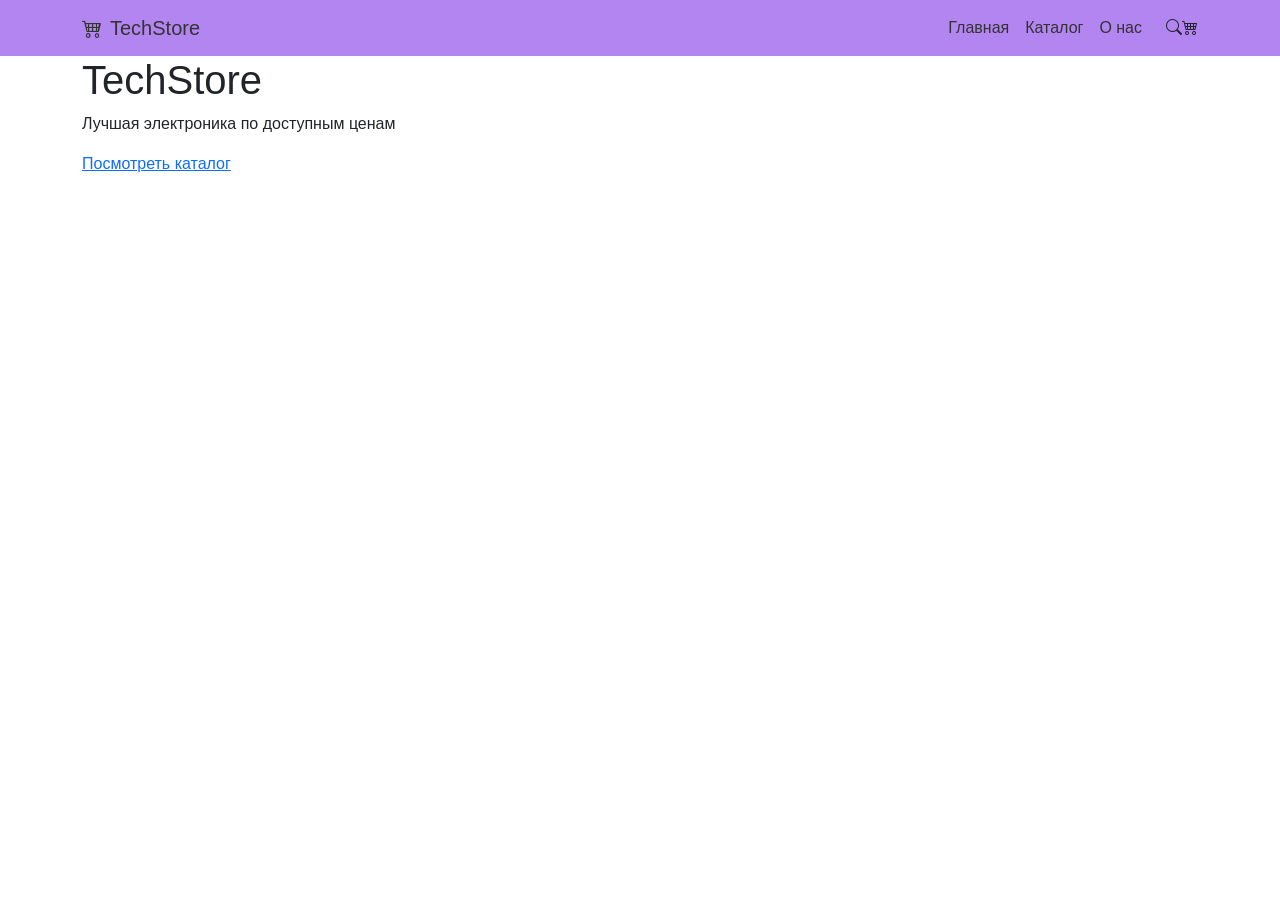
==== index.html @ 3f74fbb3 "Added CSS: navigation menu styling" ====
<!DOCTYPE html>
<html lang="ru">
<head>
    <meta charset="UTF-8">
    <meta name="viewport" content="width=device-width, initial-scale=1.0">
    <title>TechStore</title>
    <!-- Bootstrap CSS -->
    <link rel="stylesheet" href="https://cdn.jsdelivr.net/npm/bootstrap-icons@1.11.3/font/bootstrap-icons.min.css" />
    
    <link
    href="https://cdn.jsdelivr.net/npm/bootstrap@5.3.8/dist/css/bootstrap.min.css"
    rel="stylesheet"
    integrity="sha384-sRIl4kxILFvY47J16cr9ZwB07vP4J8+LH7qKQnuqkuIAvNWLzeN8tE5YBujZqJLB"
    crossorigin="anonymous"
    />

    <!-- Custom CSS -->
    <link rel="stylesheet" href="css/style.css"/>
</head>
<body>
    <!--- Навигация --->
    <nav class="navbar navbar-expand-lg bg-custom">
        <div class="container">
            <a class="navbar-brand" href="index.html">
                <i class="bi bi-cart4 me-2"></i>TechStore
            </a>
            <button class="navbar-toggler" type="button" data-bs-toggle="collapse" data-bs-target="#navbarNav">
                <span class="navbar-toggler-icon"></span>
            </button>
            <div class="collapse navbar-collapse" id="navbarNav">
                <ul class="navbar-nav ms-auto">
                    <li class="nav-item"><a class="nav-link" href="index.html">Главная</a></li>
                    <li class="nav-item"><a class="nav-link" href="catalog.html">Каталог</a></li>
                    <li class="nav-item"><a class="nav-link" href="about.html">О нас</a></li>
                </ul>
                <div class="d-flex ms-3">
                    <a href="#" class="nav-link"><i class="bi bi-search"></i></a>
                    <a href="#" class="nav-link"><i class="bi bi-cart4"></i></a>
                </div>
            </div>
        </div>
    </nav>

    <!--- Заголовок --->
    <section id="home" class="hero-section">
        <div class="container hero-content">
            <h1 class="hero-title">TechStore</h1>
            <p class="hero-text">Лучшая электроника по доступным ценам</p>
            <a href="catalog.html" class="btn-custom">Посмотреть каталог</a>
        </div>
    </section>

    <!--- Популярные товары --->

    <script src="https://cdn.jsdelivr.net/npm/bootstrap@5.3.2/dist/js/bootstrap.bundle.min.js"></script>
</body>
</html>
---- css/style.css ----
body {
    font-family: 'Segoe UI', Tahoma, Geneva, Verdana, sans-serif;
}

section {
    scroll-margin-top: 70px;
}

.bg-custom {
    background-color: #b385f0 ;
}

.navbar-brand, .navbar-nav .nav-link {
    color: #333;
}

.navbar-nav .nav-link:hover,
.container .navbar-brand:hover,  
.d-flex .nav-link:hover{
    color: #ff07de;
}

.section-title {
    text-align: center;
    margin-bottom: 3rem;
    font-weight: bold;
    color: #333;
}
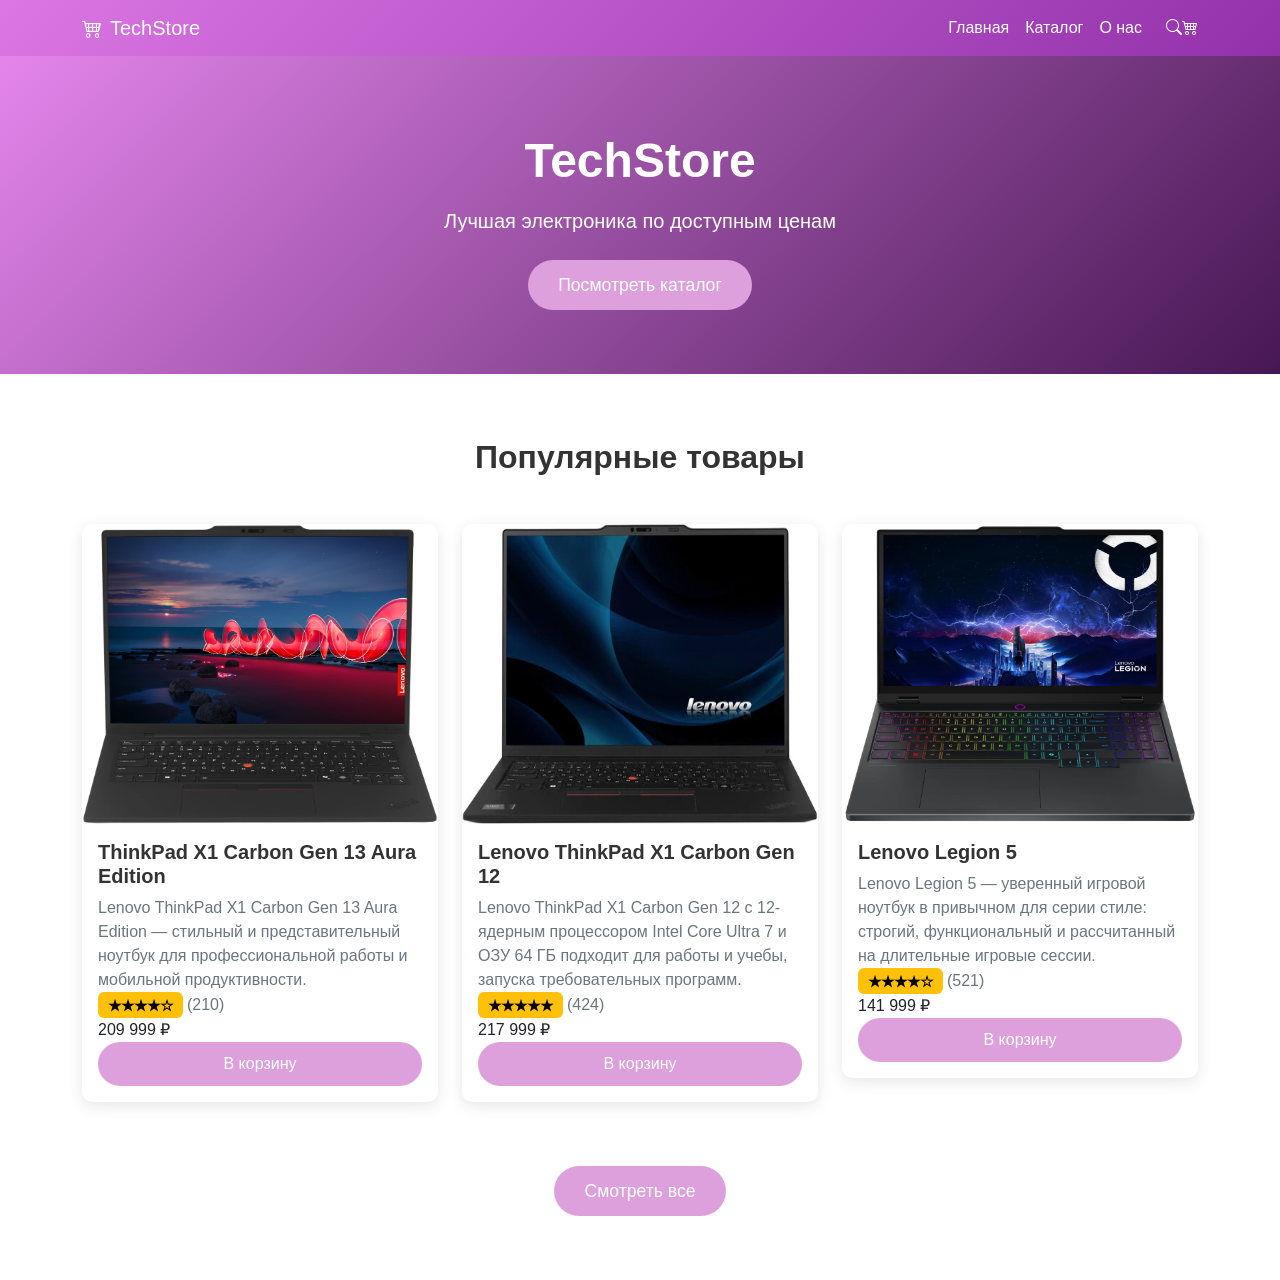
==== commit 14289a32: "Created catalog.html with product grid structure and Added hover effects for cards and buttons" ====
--- a/index.html
+++ b/index.html
@@ -51,7 +51,68 @@
     </section>
 
     <!--- Популярные товары --->
+    <section class="popular-product">
+        <div class="container">
+            <h2 class="section-title">Популярные товары</h2>
+            <div class="row">
+                <!--- Товар 1 --->
+                <div class="col-sm-6 col-lg-4">
+                    <div class="product-card">
+                        <img src="/img/products/product1.png" class="product-img" alt="Ноутбук">
+                        <div class="product-card-body">
+                            <h5 class="product-card-title">ThinkPad X1 Carbon Gen 13 Aura Edition</h5>
+                            <p class="product-card-text">Lenovo ThinkPad X1 Carbon Gen 13 Aura Edition — стильный и представительный ноутбук 
+                                для профессиональной работы и мобильной продуктивности.</p>
+                            <span class="badge text-bg-warning">★★★★☆</span>
+                            <span class="rating-count">(210)</span>
+                            <div class="product-card-price">209 999 ₽</div>
+                            <button class="btn-cart">
+                                В корзину
+                            </button>
+                        </div>
+                    </div>
+                </div>
+                <!--- Товар 2 --->
+                <div class="col-sm-6 col-lg-4">
+                    <div class="product-card">
+                        <img src="/img/products/product2.png" class="product-img" alt="Ноутбук">
+                        <div class="product-card-body">
+                            <h5 class="product-card-title">Lenovo ThinkPad X1 Carbon Gen 12</h5>
+                            <p class="product-card-text">Lenovo ThinkPad X1 Carbon Gen 12 с 12-ядерным процессором Intel Core Ultra 7 и ОЗУ 64 ГБ 
+                                подходит для работы и учебы, запуска требовательных программ.</p>
+                                <span class="badge text-bg-warning">★★★★★</span> 
+                                <span class="rating-count">(424)</span>
+                            <div class="product-card-price">217 999 ₽</div>
+                            <button class="btn-cart">
+                                В корзину
+                            </button>
+                        </div>
+                    </div>
+                </div>
+                <!--- Товар 3 --->
+                <div class="col-sm-6 col-lg-4">
+                    <div class="product-card">
+                        <img src="/img/products/product3.png" class="product-img" alt="Ноутбук">
+                        <div class="product-card-body">
+                            <h5 class="product-card-title">Lenovo Legion 5</h5>
+                            <p class="product-card-text">Lenovo Legion 5 — уверенный игровой ноутбук в привычном для серии стиле: 
+                                строгий, функциональный и рассчитанный на длительные игровые сессии.</p>
+                                <span class="badge text-bg-warning">★★★★☆</span> 
+                                <span class="rating-count">(521)</span>
+                            <div class="product-card-price">141 999 ₽</div>
+                            <button class="btn-cart">
+                                В корзину
+                            </button>
+                        </div>
+                    </div>
+                </div>
+            
+                <div class="text-center mt-5">
+                    <a href="catalog.html" class="btn-custom">Смотреть все</a>
+                </div>
+        </div>
 
+    </section>
     <script src="https://cdn.jsdelivr.net/npm/bootstrap@5.3.2/dist/js/bootstrap.bundle.min.js"></script>
 </body>
 </html>
--- a/css/style.css
+++ b/css/style.css
@@ -7,11 +7,12 @@
 }
 
 .bg-custom {
-    background-color: #b385f0 ;
+    /* background-color: #b385f0; */
+    background: linear-gradient(135deg, #dc76e4 0%, #9231aa 100%);
 }
 
-.navbar-brand, .navbar-nav .nav-link {
-    color: #333;
+.navbar-brand, .navbar-nav .nav-link, d-flex, .nav-link {
+    color: white;
 }
 
 .navbar-nav .nav-link:hover,
@@ -25,4 +26,114 @@
     margin-bottom: 3rem;
     font-weight: bold;
     color: #333;
+}
+
+.hero-section {
+    background: linear-gradient(135deg, #e485ec 0%, #471753 100%);
+    min-height: 30vh;
+    padding-top: 76px;
+    padding-bottom: 4rem;
+    display: flex;
+    align-items: center;
+    text-align: center;
+    color: white;
+}
+
+.hero-title {
+    font-size: 3rem;
+    font-weight: bold;
+    margin-bottom: 1rem;
+}
+
+.hero-text {
+    font-size: 1.25rem;
+    margin-bottom: 1.5rem;
+}
+
+.btn-custom {
+    display: inline-block;
+    background-color: plum;
+    color: white;
+    padding: 12px 30px;
+    border-radius: 30px;
+    font-size: 1.1rem;
+    font-weight: 500;
+    text-decoration: none;
+    transition: all 0.3 ease;
+    border: none;
+    cursor: pointer;
+}
+
+.btn-custom:hover {
+    transform: translateY(-3px);
+    box-shadow: 0 6px 20px rgba(0, 0, 0, 0.3);
+    background-color: #ff07de;
+    
+}
+
+.popular-product {
+    padding-top: 4rem;
+    padding-bottom: 4rem;
+}
+
+.product-card {
+    border: none;
+    border-radius: 10px;
+    overflow: hidden;
+    box-shadow: 0 4px 15px rgba(0, 0, 0, 0.1);
+    transition: transform 0.3s ease, box-shadow 0.3s ease;
+    margin-bottom: 1rem;
+    background: white;
+}
+
+.product-card:hover {
+    transform: translateY(-10px);
+    box-shadow: 0 10px 30px rgba(0, 0, 0, 0.2);
+    cursor: pointer;
+}
+
+.product-img {
+    width: 100%;
+    height: 300px;
+    display: block;
+}
+
+.product-card-body {
+    padding: 1rem;
+}
+
+.product-card-title {
+    margin-bottom: 0.5rem;
+    font-weight: 600;
+    color: #333;
+}
+
+.product-card-text {
+    color: #6c757d;
+    margin-bottom: 0;
+}
+
+.btn-cart {
+    background-color: plum;
+    color: white;
+    padding: 10px 20px;
+    border-radius: 25px;
+    border: none;
+    cursor: pointer;
+    width: 100%;
+    margin-top: auto;
+}
+
+.btn-cart:hover {
+    background-color: #ff07de;
+    transform: translateY(-2px);
+    box-shadow: 0 4px 10px rgba(0, 0, 0, 0.2);
+}
+
+.badge {
+    font-size: 15px;
+}
+
+.rating-count {
+    color: #6c757d;
 }
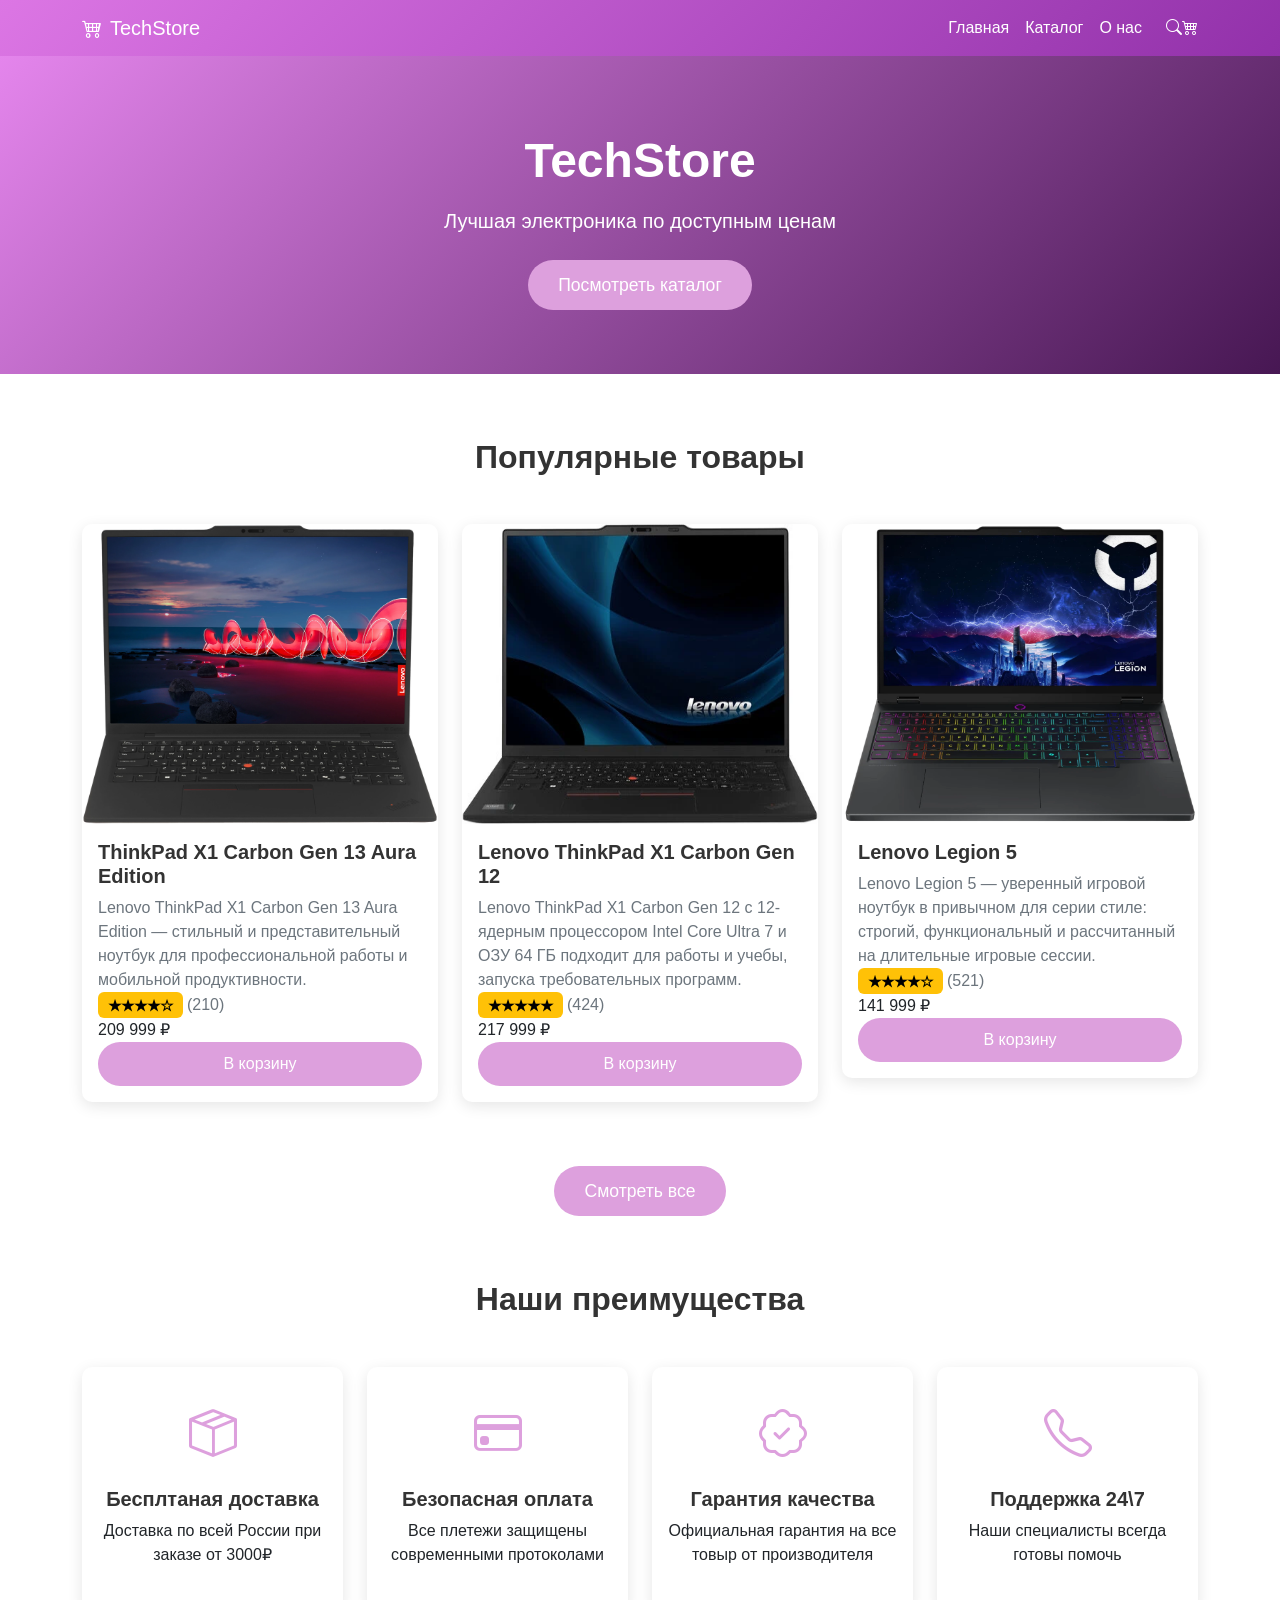
==== commit 1f66c132: "Creating and styling the benefits section" ====
--- a/index.html
+++ b/index.html
@@ -111,7 +111,42 @@
                     <a href="catalog.html" class="btn-custom">Смотреть все</a>
                 </div>
         </div>
+    </section>
 
+    <section class="benefit">
+        <div class="container">
+            <h2 class="section-title">Наши преимущества</h2>
+            <div class="row g-4">
+                <div class="col-md-6 col-lg-3">
+                    <div class="benefit-card">
+                        <i class="bi bi-box-seam benefit-icon"></i>
+                        <h5 class="benefit-title">Бесплтаная доставка</h5>
+                        <p class="benefir-text">Доставка по всей России при заказе от 3000₽</p>
+                    </div>
+                </div>
+                <div class="col-md-6 col-lg-3">
+                    <div class="benefit-card">
+                        <i class="bi bi-credit-card benefit-icon"></i>
+                        <h5 class="benefit-title">Безопасная оплата</h5>
+                        <p class="benefir-text">Все плетежи защищены современными протоколами</p>
+                    </div>
+                </div>
+                <div class="col-md-6 col-lg-3">
+                    <div class="benefit-card">
+                        <i class="bi bi-patch-check benefit-icon"></i>
+                        <h5 class="benefit-title">Гарантия качества</h5>
+                        <p class="benefir-text">Официальная гарантия на все товыр от производителя</p>
+                    </div>
+                </div>
+                <div class="col-md-6 col-lg-3">
+                    <div class="benefit-card">
+                        <i class="bi bi-telephone benefit-icon"></i>
+                        <h5 class="benefit-title">Поддержка 24\7</h5>
+                        <p class="benefir-text">Наши специалисты всегда готовы помочь</p>
+                    </div>
+                </div>
+            </div>
+        </div>
     </section>
     <script src="https://cdn.jsdelivr.net/npm/bootstrap@5.3.2/dist/js/bootstrap.bundle.min.js"></script>
 </body>
--- a/css/style.css
+++ b/css/style.css
@@ -136,4 +136,35 @@
 
 .rating-count {
     color: #6c757d;
+}
+
+.benefit-card {
+    text-align: center;
+    padding: 2rem 1rem;
+    background: white;
+    border-radius: 10px;
+    box-shadow: 0 4px 15px rgba(0, 0, 0, 0.1);
+    height: 100%;
+    transition: transform 0.3s ease
+}
+
+.benefit-card:hover {
+    transform: scale(1.02);
+}
+
+.benefit-icon {
+    font-size: 3rem;
+    color: plum;
+    margin-bottom: 1rem;
+    display: block;
+}
+
+.benefit-title {
+    font-weight: 600;
+    margin-bottom: 0.5rem;
+    color: #333;
+}
+
+.benefit-text {
+    color: #666;
 }
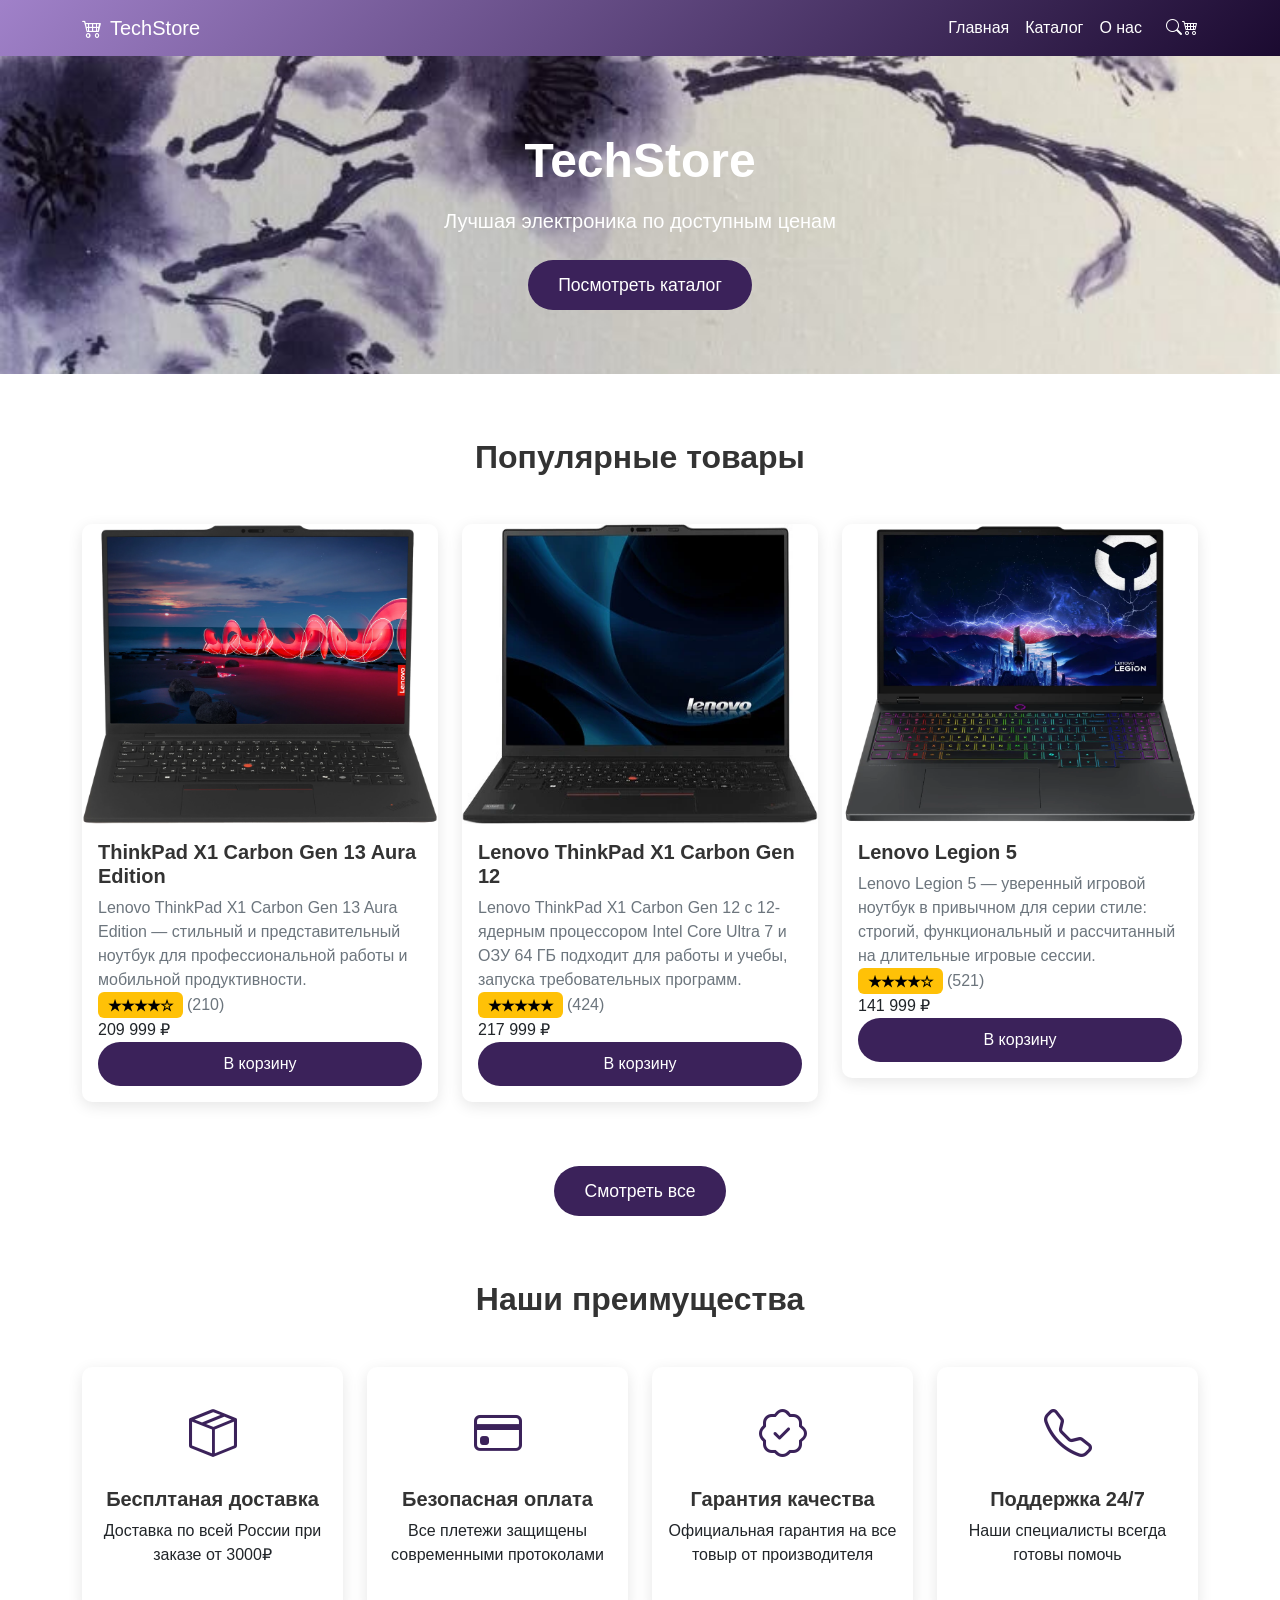
==== commit ad9729d0: "Creating the complete about.html file structure and styles" ====
--- a/index.html
+++ b/index.html
@@ -3,7 +3,7 @@
 <head>
     <meta charset="UTF-8">
     <meta name="viewport" content="width=device-width, initial-scale=1.0">
-    <title>TechStore</title>
+    <title>TechStore - Главная</title>
     <!-- Bootstrap CSS -->
     <link rel="stylesheet" href="https://cdn.jsdelivr.net/npm/bootstrap-icons@1.11.3/font/bootstrap-icons.min.css" />
     
@@ -113,6 +113,7 @@
         </div>
     </section>
 
+    <!--- Наши преимущества --->
     <section class="benefit">
         <div class="container">
             <h2 class="section-title">Наши преимущества</h2>
@@ -141,7 +142,7 @@
                 <div class="col-md-6 col-lg-3">
                     <div class="benefit-card">
                         <i class="bi bi-telephone benefit-icon"></i>
-                        <h5 class="benefit-title">Поддержка 24\7</h5>
+                        <h5 class="benefit-title">Поддержка 24/7</h5>
                         <p class="benefir-text">Наши специалисты всегда готовы помочь</p>
                     </div>
                 </div>
--- a/css/style.css
+++ b/css/style.css
@@ -8,7 +8,7 @@
 
 .bg-custom {
     /* background-color: #b385f0; */
-    background: linear-gradient(135deg, #dc76e4 0%, #9231aa 100%);
+    background: linear-gradient(135deg, #a081c9 0%, #1b0a30 100%);
 }
 
 .navbar-brand, .navbar-nav .nav-link, d-flex, .nav-link {
@@ -18,7 +18,7 @@
 .navbar-nav .nav-link:hover,
 .container .navbar-brand:hover,  
 .d-flex .nav-link:hover{
-    color: #ff07de;
+    color: #8033fd;
 }
 
 .section-title {
@@ -29,7 +29,11 @@
 }
 
 .hero-section {
-    background: linear-gradient(135deg, #e485ec 0%, #471753 100%);
+    /* background: linear-gradient(135deg, #e485ec 0%, #471753 100%); */
+    background: url(/img/background/background1.png);
+    background-size: cover;
+    background-position: center;
+    background-repeat: no-repeat;
     min-height: 30vh;
     padding-top: 76px;
     padding-bottom: 4rem;
@@ -52,7 +56,7 @@
 
 .btn-custom {
     display: inline-block;
-    background-color: plum;
+    background-color: rgb(59, 34, 90);
     color: white;
     padding: 12px 30px;
     border-radius: 30px;
@@ -67,7 +71,7 @@
 .btn-custom:hover {
     transform: translateY(-3px);
     box-shadow: 0 6px 20px rgba(0, 0, 0, 0.3);
-    background-color: #ff07de;
+    background-color: #705b92;
     
 }
 
@@ -114,7 +118,7 @@
 }
 
 .btn-cart {
-    background-color: plum;
+    background-color: rgb(59, 34, 90);
     color: white;
     padding: 10px 20px;
     border-radius: 25px;
@@ -125,7 +129,7 @@
 }
 
 .btn-cart:hover {
-    background-color: #ff07de;
+    background-color: #705b92;
     transform: translateY(-2px);
     box-shadow: 0 4px 10px rgba(0, 0, 0, 0.2);
 }
@@ -154,7 +158,7 @@
 
 .benefit-icon {
     font-size: 3rem;
-    color: plum;
+    color: rgb(59, 34, 90);
     margin-bottom: 1rem;
     display: block;
 }
@@ -167,4 +171,118 @@
 
 .benefit-text {
     color: #666;
+}
+
+.achievement-section {
+    padding-top: 4rem;
+    padding-bottom: 4rem;
+}
+
+.achievement-card {
+    text-align: center;
+    padding: 2rem 1rem;
+    background: white;
+    border-radius: 10px;
+    box-shadow: 0 4px 15px rgba(0, 0, 0, 0.1);
+    height: 100%;
+    transition: transform 0.3 ease;
+}
+
+.achievement-card:hover {
+    transform: scale(1.02);
+}
+
+.achievement-number {
+    font-size: 2.5rem;
+    font-weight: bold;
+    color: rgb(59, 34, 90);
+    margin-bottom: 0.5rem;
+    line-height: 1.2;
+}
+
+.achievement-text {
+    color: #666;
+    font-size: 1rem;
+    margin-bottom: 0;
+}
+
+.team-card {
+    text-align: center;
+    padding: 2rem;
+    background: white;
+    border-radius: 10px;
+    box-shadow: 0 4px 15px rgba(0, 0, 0, 0.1);
+    transition: transform 0.3 ease;
+    height: 100%;
+}
+
+.team-card:hover {
+    transform: translateY(-5px);
+    box-shadow: 0 4px 15px rgba(0, 0, 0, 0.1);
+}
+.team-img {
+    width: 200;
+    height: 200;
+}
+
+.team-name {
+    font-size: 1.25rem;
+    font-weight: 600;
+    margin-bottom: 0.5rem;
+    color: #333;
+}
+
+.team-position {
+    color: #705b92;
+    font-size: 1rem;
+    margin-bottom: 1rem;
+}
+
+.team-text {
+    color: #666;
+    font-size: 1rem;
+    margin-bottom: 0;
+}
+
+.choice-section {
+    padding-top: 4rem;
+    padding-bottom: 4rem;
+}
+
+.advantage-card {
+    text-align: center;
+    padding: 2rem;
+    background: white;
+    border-radius: 10px;
+    box-shadow: 0 4px 15px rgba(0, 0, 0, 0.1);
+    transition: transform 0.3 ease;
+    height: 100%;
+}
+
+.advantage-card:hover {
+    transform: translatey(-5px);
+    box-shadow: 0 4px 15px rgba(0, 0, 0, 0.1);
+}
+
+.advantage-icon {
+    font-size: 3rem;
+    color: rgb(59, 34, 90);
+    margin-bottom: 1rem;
+    display: block;
+}
+
+.advantage-content {
+    flex-grow: 1;
+}
+
+.advantage-title {
+    font-weight: 600;
+    margin-bottom: 0.5rem;
+    color: #333;
+}
+
+.advantage-text {
+    color: #666;
+    font-size: 1rem;
+    margin-bottom: 0;
 }
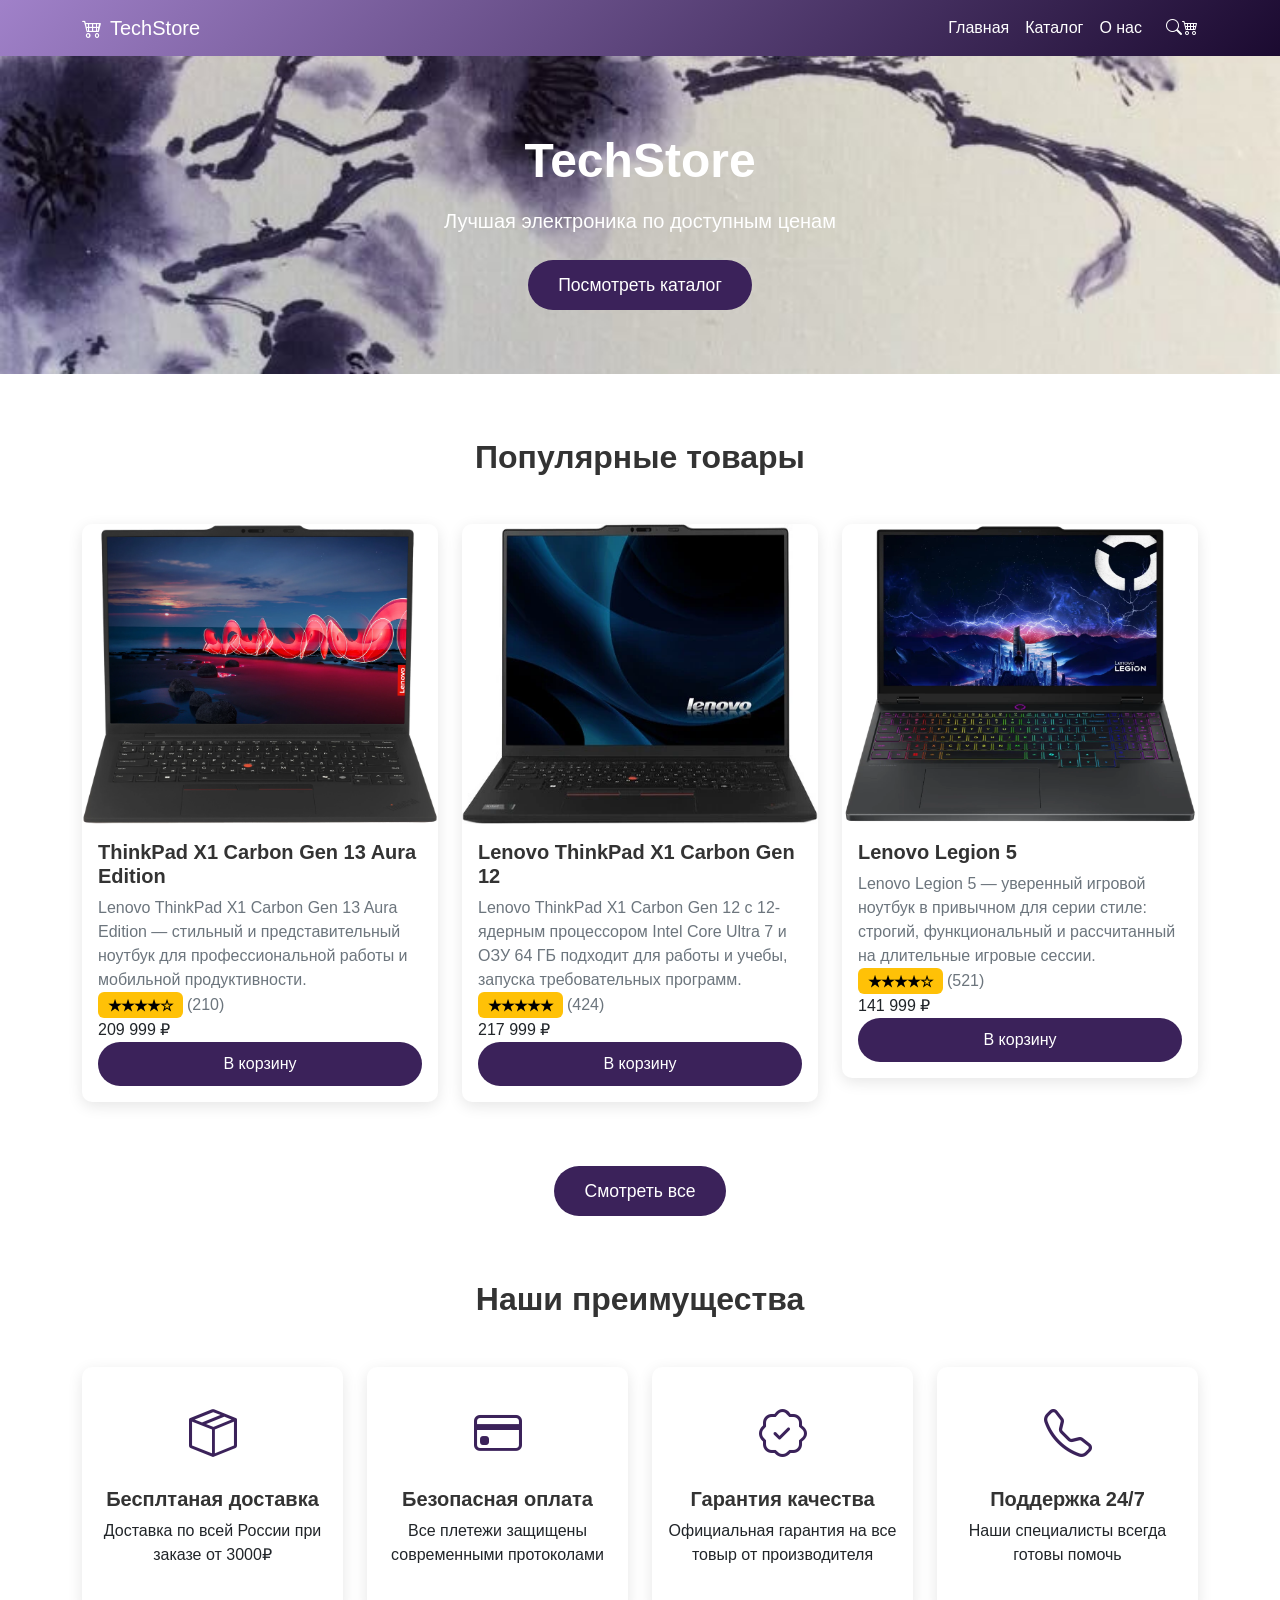
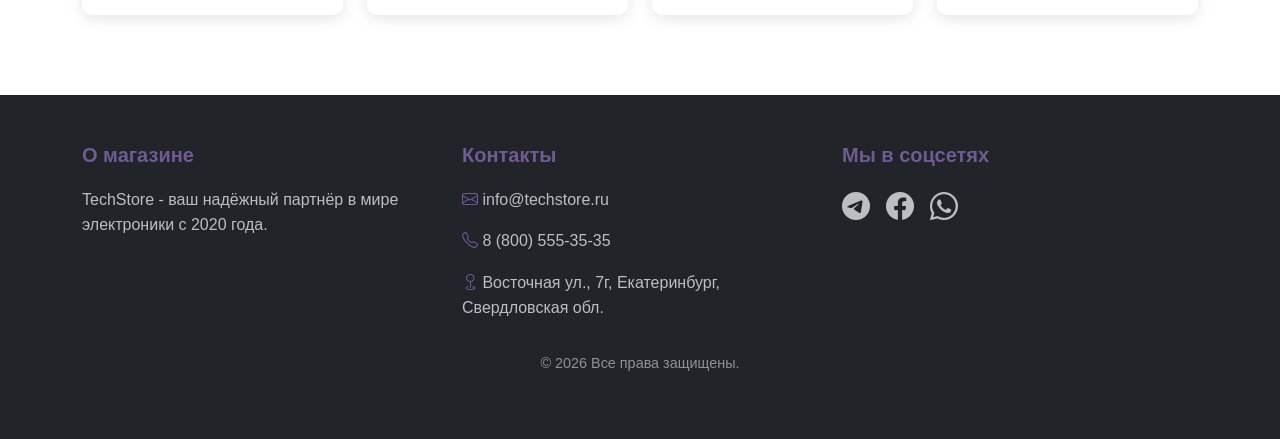
==== commit 8fec5eb5: "Creating and styling a footer" ====
--- a/index.html
+++ b/index.html
@@ -149,6 +149,33 @@
             </div>
         </div>
     </section>
+
+    <!--- Footer --->
+    <footer class="footer">
+        <div class="container">
+            <div class="row footer-row">
+                <div class="col-md-4 footer-col">
+                    <h5 class="footer-title">О магазине</h5>
+                    <p class="footer-text">TechStore - ваш надёжный партнёр в мире электроники с 2020 года.</p>
+                </div>
+                <div class="col-md-4 footer-col">
+                    <h5 class="footer-title">Контакты</h5>
+                    <p class="footer-text"><i class="bi bi-envelope"></i> info@techstore.ru</p>
+                    <p class="footer-text"><i class="bi bi-telephone"></i> 8 (800) 555-35-35</p>
+                    <p class="footer-text"><i class="bi bi-geo"></i> Восточная ул., 7г, Екатеринбург, Свердловская обл.</p>
+                    <p class="footer-copyright">&copy; 2026 Все права защищены.</p>
+                </div>
+                <div class="col-md-4 footer-col">
+                    <h5 class="footer-title">Мы в соцсетях</h5>
+                    <div class="social-links">
+                        <a href="#" class="social-link"><i class="bi bi-telegram"></i></a>
+                        <a href="#" class="social-link"><i class="bi bi bi-facebook"></i></a>
+                        <a href="#" class="social-link"><i class="bi bi-whatsapp"></i></a>
+                    </div>
+                </div>
+            </div>
+        </div>
+    </footer>
     <script src="https://cdn.jsdelivr.net/npm/bootstrap@5.3.2/dist/js/bootstrap.bundle.min.js"></script>
 </body>
 </html>
--- a/css/style.css
+++ b/css/style.css
@@ -285,4 +285,70 @@
     color: #666;
     font-size: 1rem;
     margin-bottom: 0;
+}
+
+.footer {
+    margin-top: 5rem;
+    background-color: #212529;
+    color: white;
+    padding: 3rem 0 1.5rem;
+}
+
+.footer-row {
+    display: flex;
+}
+
+.footer-col {
+    margin-bottom: 1.5rem;
+}
+
+.footer-title {
+    color: #705b92;
+    margin-bottom: 1.25rem;
+    font-weight: 600;
+}
+
+.footer-text {
+    color: rgba(255, 255, 255, 0.7);
+    line-height: 1.6;
+}
+
+.footer-text i {
+    color: #705b92;
+}
+
+.footer-copyright {
+    margin-top: 2rem;
+    text-align: center;
+    color: rgba(255, 255, 255, 0.5);
+    font-size: 0.9rem;
+}
+
+.footer-links {
+    list-style: none;
+    padding: 0;
+    margin: 0;
+}
+
+.footer-link {
+    color: rgba(255, 255, 255, 0.7);
+    text-decoration: none;
+    transition: color 0.3s ease;
+    line-height: 2;
+}
+
+.social-links {
+    display: flex;
+    gap: 1rem;
+}
+
+.social-link {
+    color: rgba(255, 255, 255, 0.7);
+    font-size: 1.75rem;
+    transition: color 0.3s ease;
+    text-decoration: none;
+}
+
+.social-link:hover {
+    color: #705b92;
 }
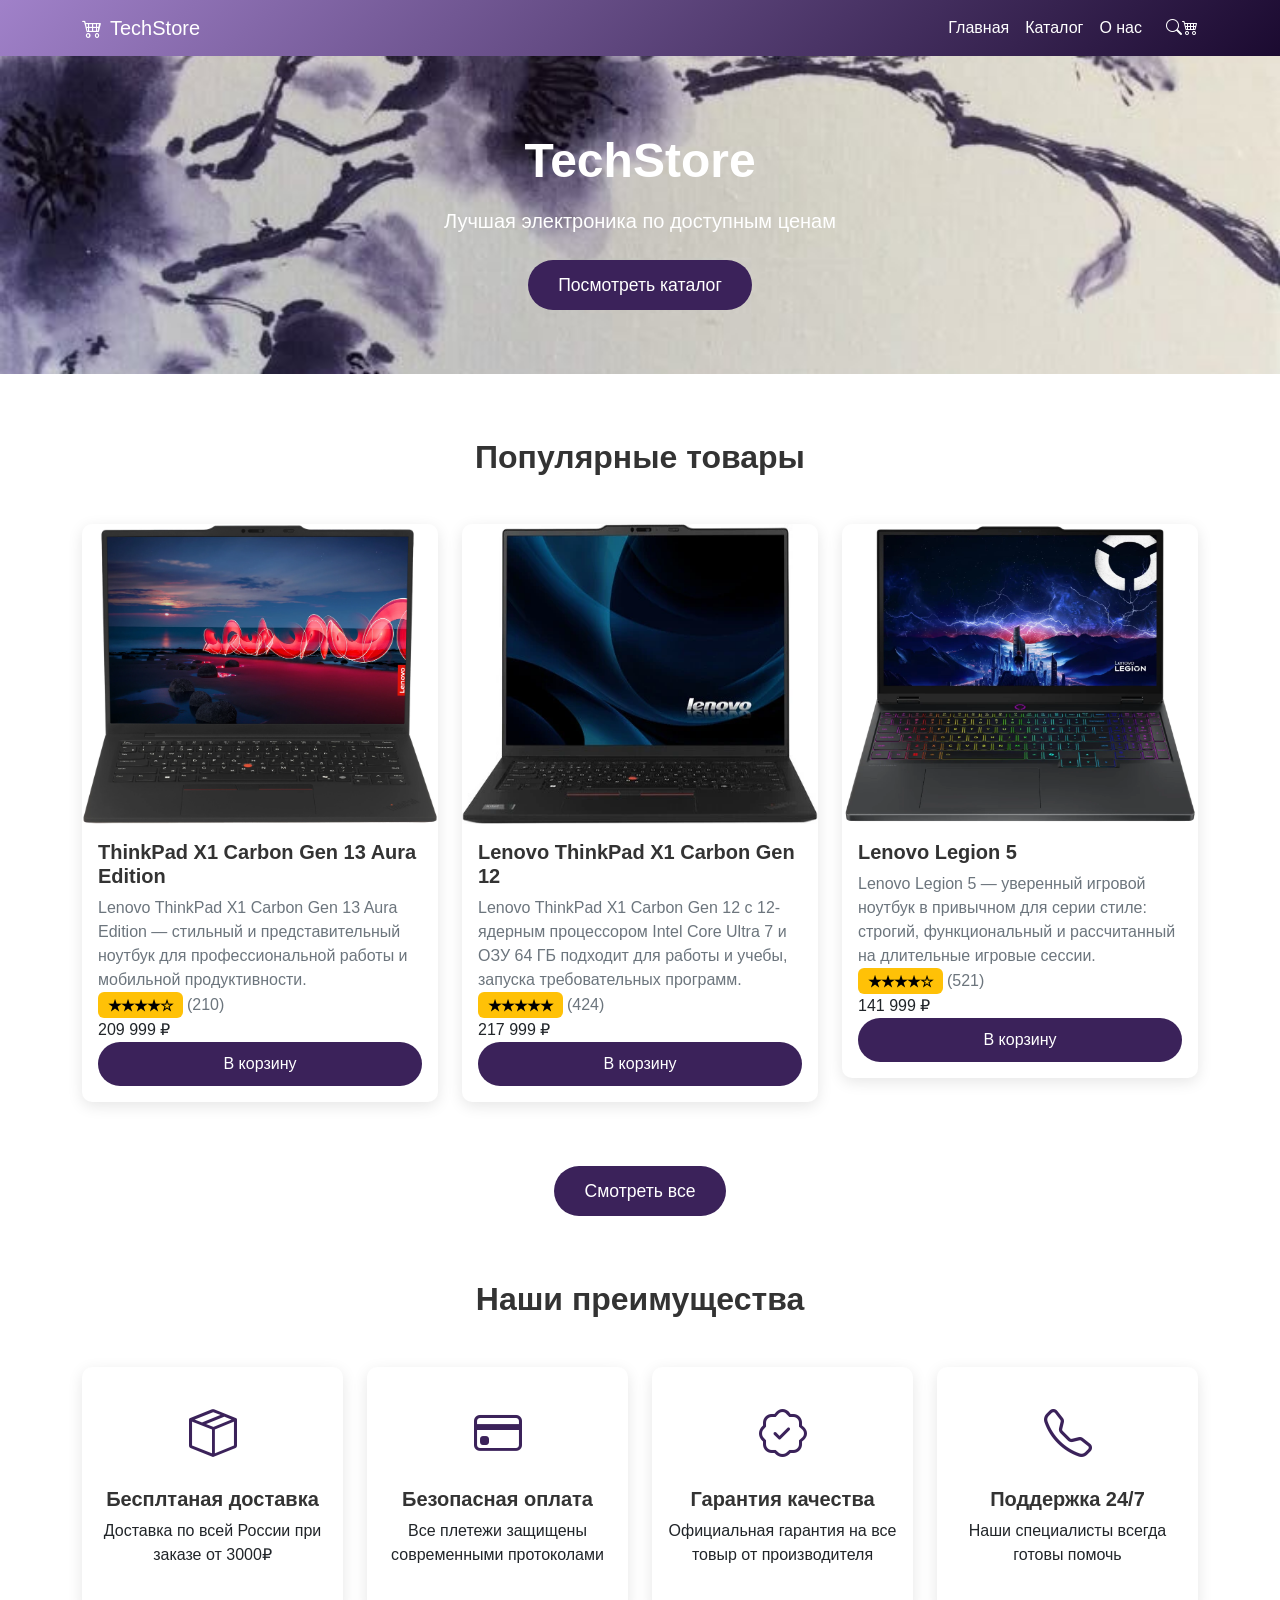
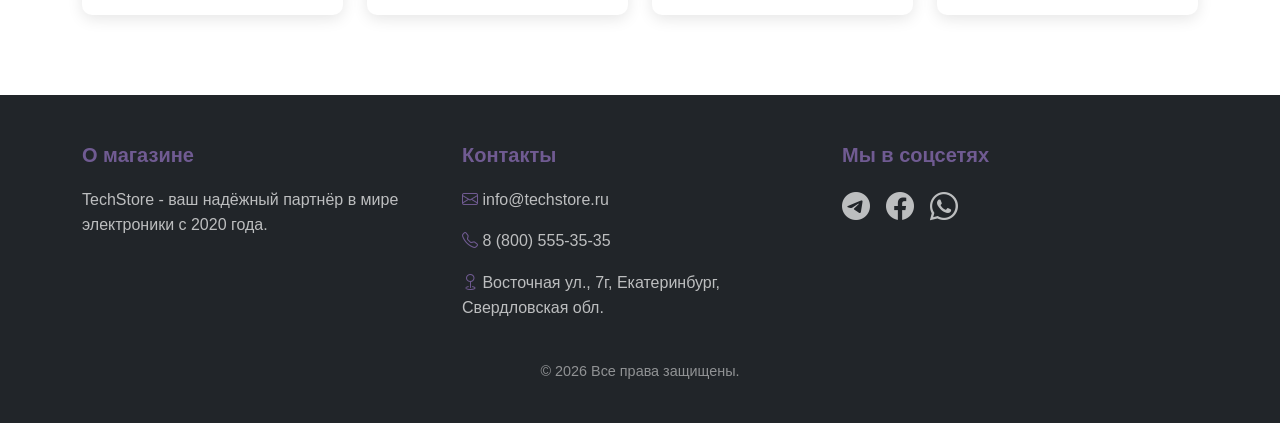
==== commit 5e6c6e81: "Update footer" ====
--- a/index.html
+++ b/index.html
@@ -163,7 +163,6 @@
                     <p class="footer-text"><i class="bi bi-envelope"></i> info@techstore.ru</p>
                     <p class="footer-text"><i class="bi bi-telephone"></i> 8 (800) 555-35-35</p>
                     <p class="footer-text"><i class="bi bi-geo"></i> Восточная ул., 7г, Екатеринбург, Свердловская обл.</p>
-                    <p class="footer-copyright">&copy; 2026 Все права защищены.</p>
                 </div>
                 <div class="col-md-4 footer-col">
                     <h5 class="footer-title">Мы в соцсетях</h5>
@@ -173,6 +172,7 @@
                         <a href="#" class="social-link"><i class="bi bi-whatsapp"></i></a>
                     </div>
                 </div>
+                <p class="footer-copyright">&copy; 2026 Все права защищены.</p>
             </div>
         </div>
     </footer>
--- a/css/style.css
+++ b/css/style.css
@@ -318,7 +318,6 @@
 }
 
 .footer-copyright {
-    margin-top: 2rem;
     text-align: center;
     color: rgba(255, 255, 255, 0.5);
     font-size: 0.9rem;
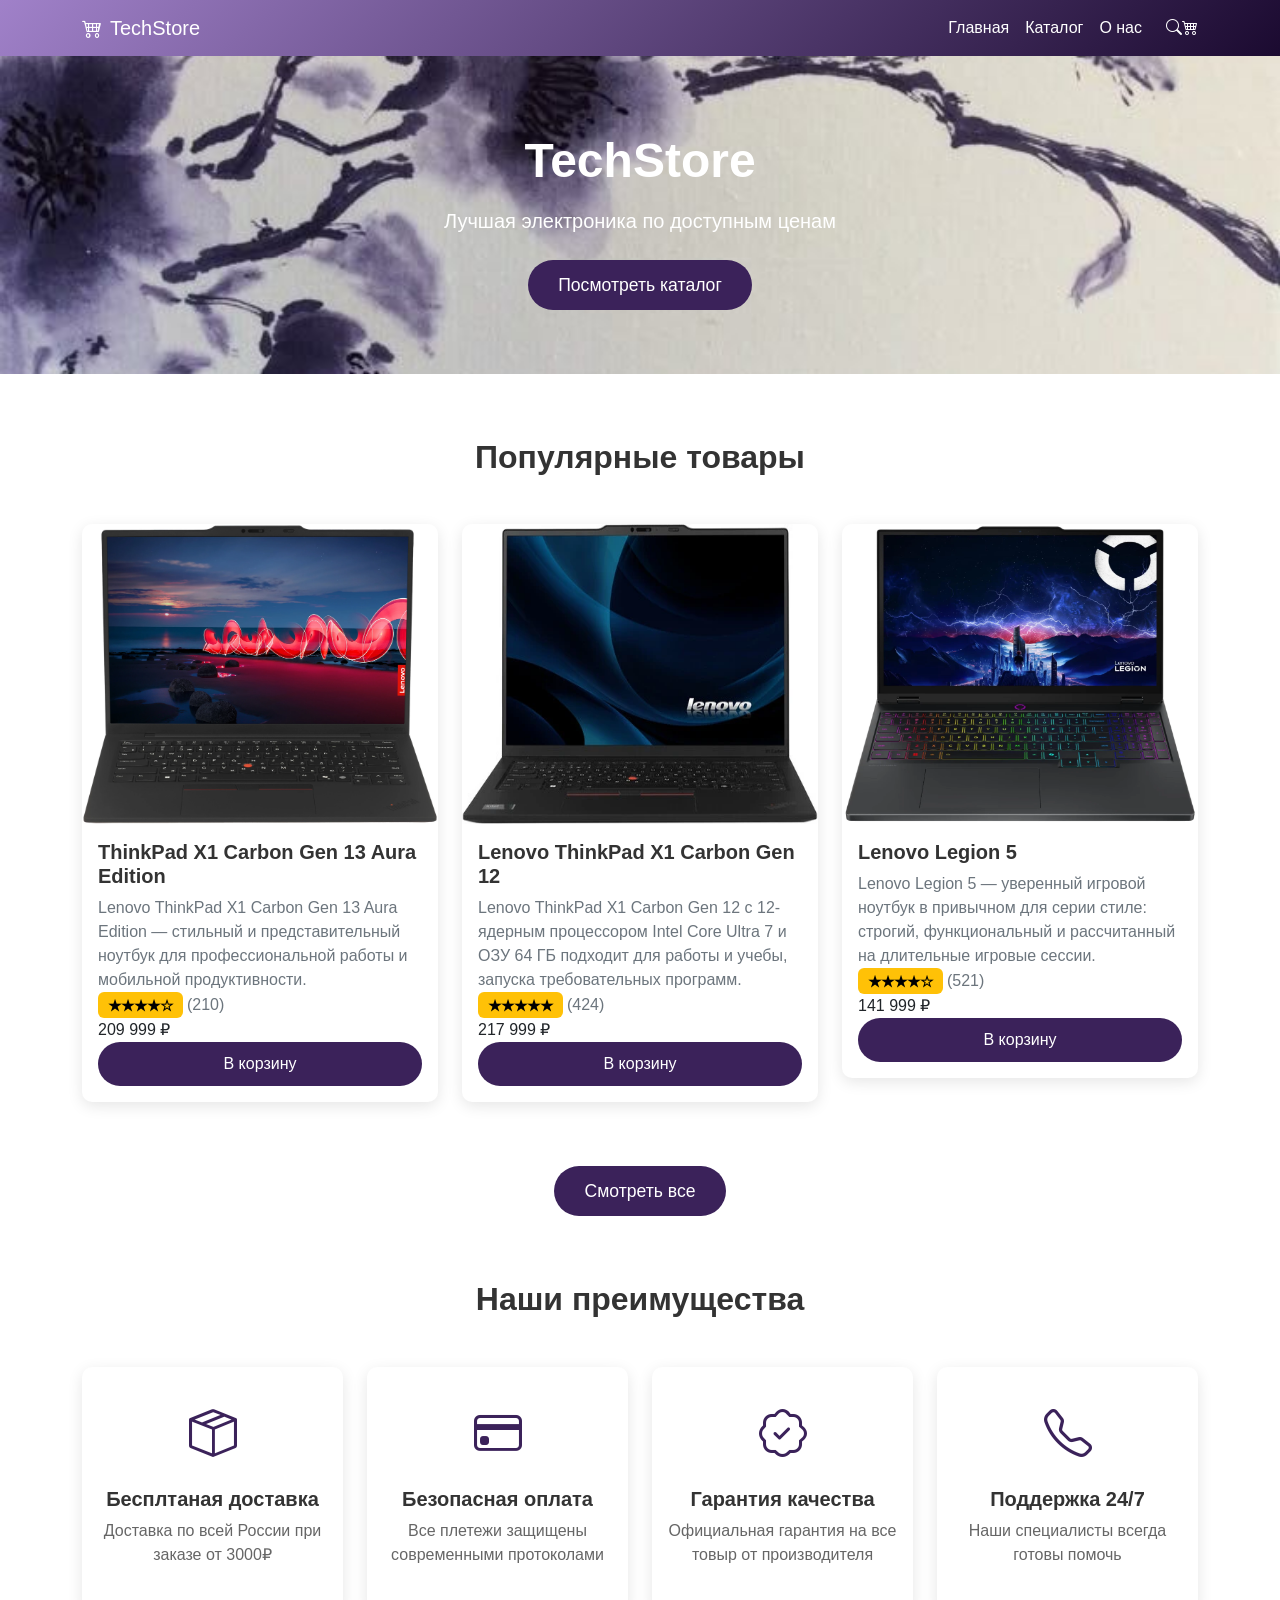
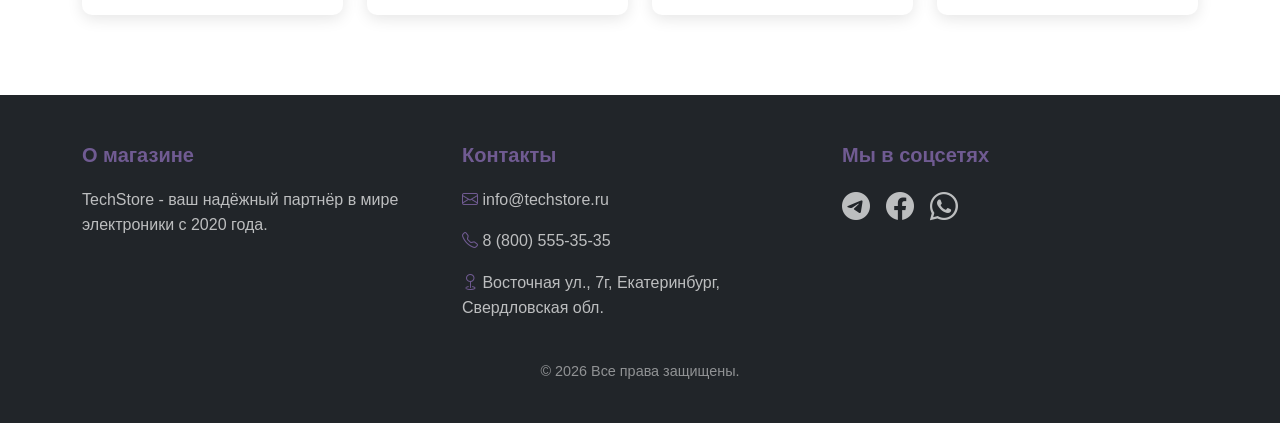
==== commit 6aa56877: "Correcting errors in the text and adding screenshots" ====
--- a/index.html
+++ b/index.html
@@ -122,28 +122,28 @@
                     <div class="benefit-card">
                         <i class="bi bi-box-seam benefit-icon"></i>
                         <h5 class="benefit-title">Бесплтаная доставка</h5>
-                        <p class="benefir-text">Доставка по всей России при заказе от 3000₽</p>
+                        <p class="benefit-text">Доставка по всей России при заказе от 3000₽</p>
                     </div>
                 </div>
                 <div class="col-md-6 col-lg-3">
                     <div class="benefit-card">
                         <i class="bi bi-credit-card benefit-icon"></i>
                         <h5 class="benefit-title">Безопасная оплата</h5>
-                        <p class="benefir-text">Все плетежи защищены современными протоколами</p>
+                        <p class="benefit-text">Все плетежи защищены современными протоколами</p>
                     </div>
                 </div>
                 <div class="col-md-6 col-lg-3">
                     <div class="benefit-card">
                         <i class="bi bi-patch-check benefit-icon"></i>
                         <h5 class="benefit-title">Гарантия качества</h5>
-                        <p class="benefir-text">Официальная гарантия на все товыр от производителя</p>
+                        <p class="benefit-text">Официальная гарантия на все товыр от производителя</p>
                     </div>
                 </div>
                 <div class="col-md-6 col-lg-3">
                     <div class="benefit-card">
                         <i class="bi bi-telephone benefit-icon"></i>
                         <h5 class="benefit-title">Поддержка 24/7</h5>
-                        <p class="benefir-text">Наши специалисты всегда готовы помочь</p>
+                        <p class="benefit-text">Наши специалисты всегда готовы помочь</p>
                     </div>
                 </div>
             </div>
